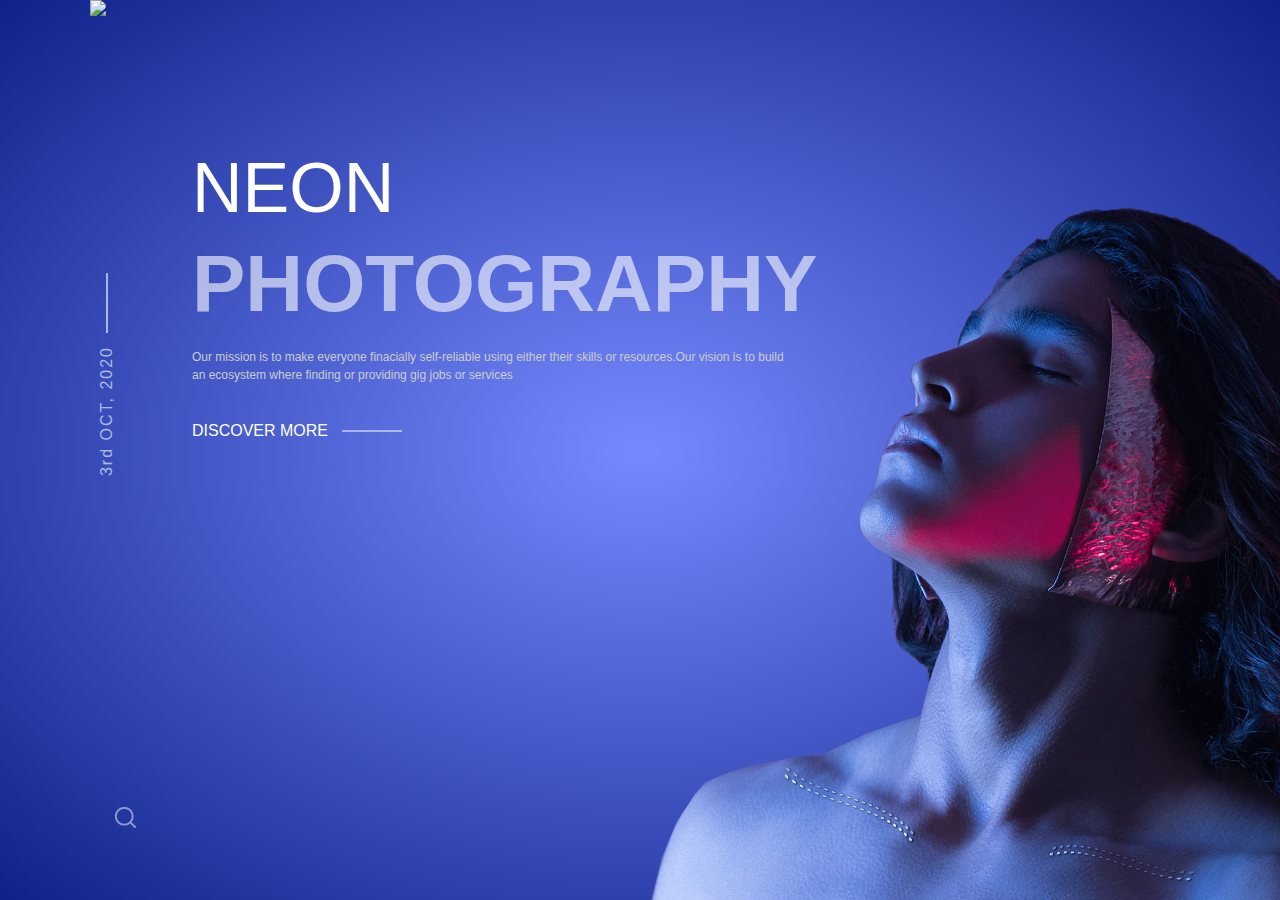
==== index.html @ 681dab7a "Neon" ====
<!DOCTYPE html>
<html lang="en">
<head>
    <meta charset="UTF-8">
    <title>Neon Photography</title>
    <link rel="stylesheet" href ="mysite.css">
</head>
<body>

   <div class="container">
       <img src="\Users\shubham bhasker\Desktop\neonphotography\NeonWebpage_Img/neon-logo.png" class="logo">
       <div class="content">
           <h1>NEON</h1>
           <h2>PHOTOGRAPHY</h2>
           <p>Our mission is to make everyone finacially self-reliable using either their skills or resources.Our vision is to build an ecosystem where finding
           or providing gig jobs or services</p>
           <a href="#"  class="link">DISCOVER MORE</a>
           <span>3rd OCT, 2020</span>
       </div>
       <img src="NeonWebpage_Img/neon.png" class="featured-img">
       <a href="#"><img src="NeonWebpage_Img/search.png" class="search-img"></a>




</body>
</html>
---- mysite.css ----
*{
    margin:0;
    padding:0;
    font-family:sans-serif;
}
.container{
    width:100%;
    min-height:100vh;
    background: radial-gradient(#768aff,#0f228a);
    color:#fff;
    position:relative;
}
.logo{
    margin-left:7%;
    height:90px;
}
.content{
    max-width:600px;
    margin-left:15%;
    margin-top:10%;
    position:relative;
    }
.content h1{
    font-size:70px;
    margin:10px 0;
    font-weight:100;
}
.content h2{
    font-size:80px;
    margin:10px 0;
    opacity: 0.6;
}
.content p{
    font-size:12px;
    margin: 18px 0;
    color: #ccc;
    line-height:18px;
}
.link{
    color:#fff;
    text-decoration:none;
    display: inline-block;
    margin: 20px 0;
    position:relative;
}
.link::after{
    content:'';
    background: #fff;
    height:1px;
    width:60px;
    position: absolute;
    top: 50%;
    left: 110%;
    transform:translateY(-50%);
    transition:0.5s;
}
.link:hover::after{
    width:150%;
}
span{
    position:absolute;
    left:-150px;
    transform:rotate(-90deg);
    letter-spacing: 2px;
    opacity: 0.6;
}
span::after{
    content:'';
    background: #fff;
    height:2px;
    width:60px;
    position: absolute;
    top: 50%;
    left: 110%;
    transform:translateY(-50%);
    transition:0.6s;
}
span:hover::after{
    width:150%;
}
.featured-img{
    position:absolute;
    right:0;
    bottom:0;
    width:50%;
    max-width: 680px;
}
.search-img{
    position:absolute;
    left:9%;
    bottom:8%;
    width:21px;
    opacity:0.5;
}
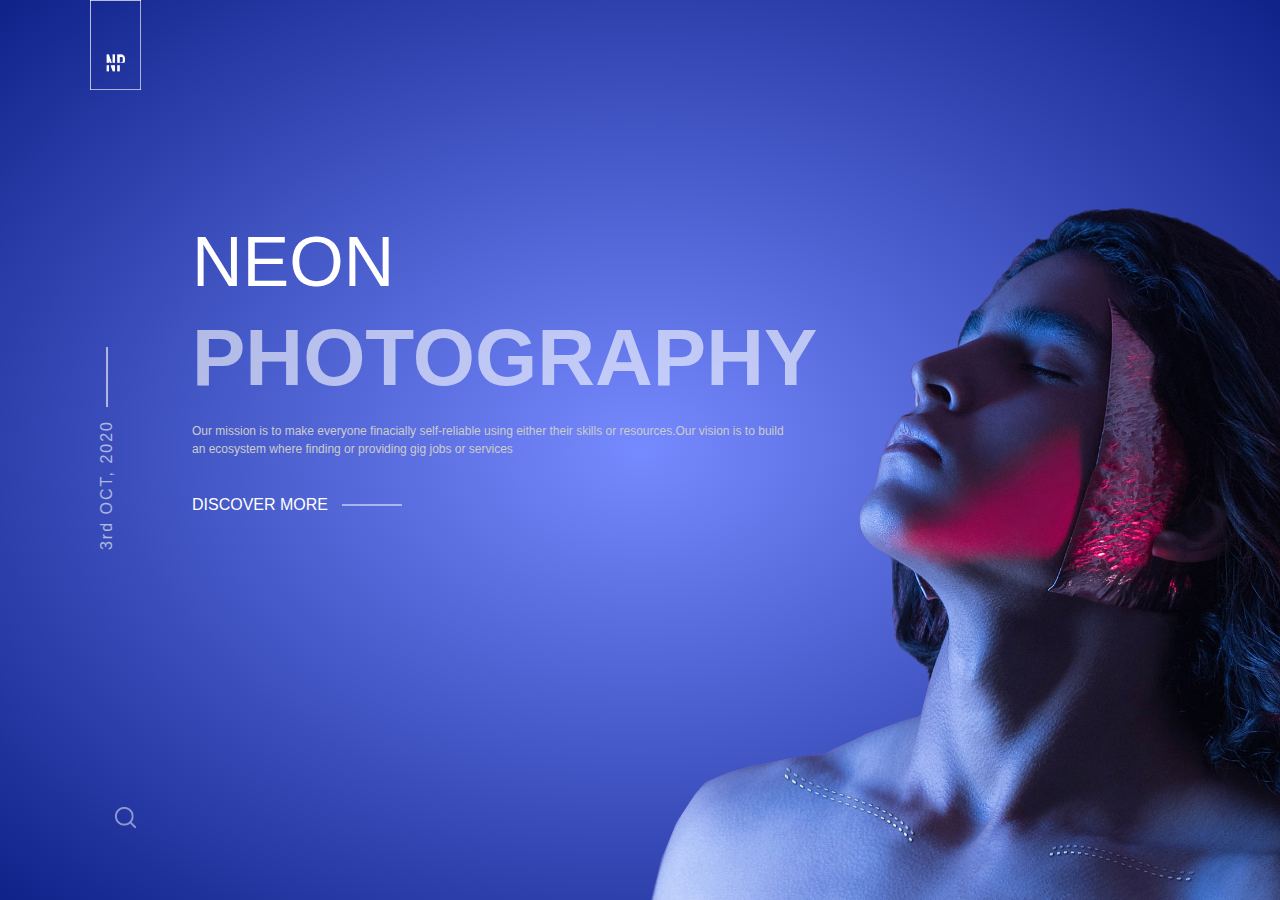
==== commit 58b36db1: "fixed a image" ====
--- a/index.html
+++ b/index.html
@@ -8,7 +8,7 @@
 <body>
 
    <div class="container">
-       <img src="\Users\shubham bhasker\Desktop\neonphotography\NeonWebpage_Img/neon-logo.png" class="logo">
+       <img src="NeonWebpage_Img/neon-logo.png" class="logo">
        <div class="content">
            <h1>NEON</h1>
            <h2>PHOTOGRAPHY</h2>
